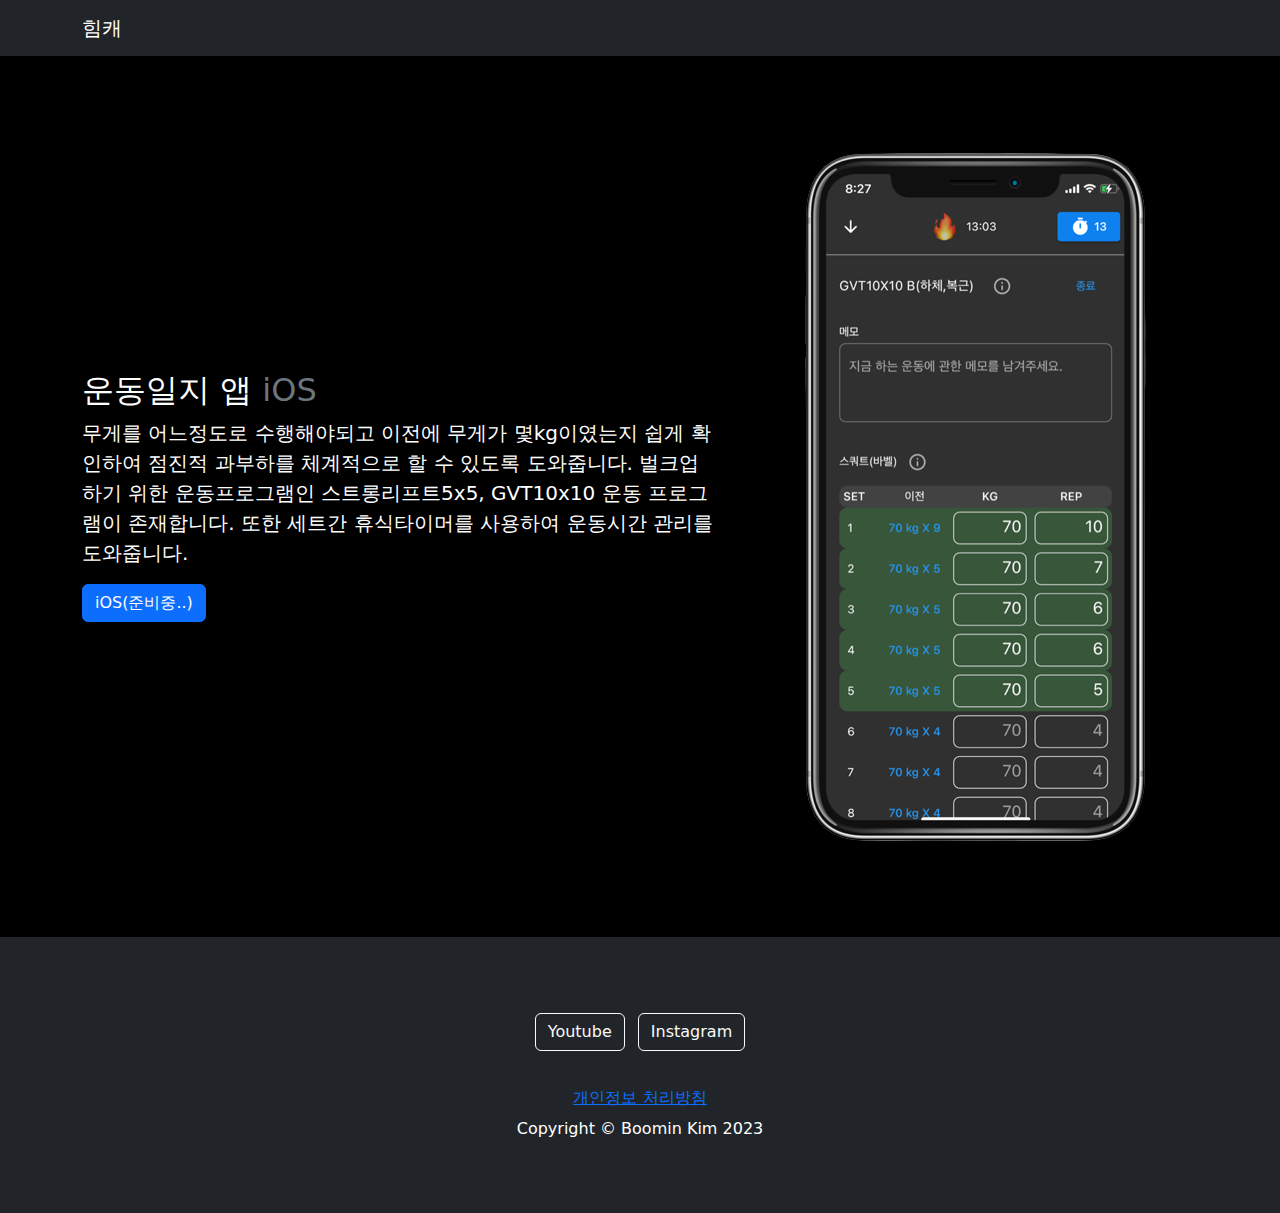
==== index.html @ 74d82e9a "first commit" ====
<!DOCTYPE html>
<html lang="ko">
    <head>
        <meta charset="utf-8" />
        <meta name="viewport" content="width=device-width, initial-scale=1, shrink-to-fit=no" />
        <meta name="description" content="" />
        <meta name="author" content="" />
        <title>힘캐</title>
        <!-- Favicon-->
        <link rel="icon" type="image/x-icon" href="assets/favicon.ico" />
        <!-- Core theme CSS (includes Bootstrap)-->
        <link href="css/styles.css" rel="stylesheet" />
        <link href="css/header.css" rel="stylesheet" />
    </head>
    <body>
        <!-- Responsive navbar-->
        <nav class="navbar navbar-expand-lg navbar-dark bg-dark">
            <div class="container">
                <a class="navbar-brand" href="/index.html">
                    힘캐
                <!-- <img class="img-fluid" src="assets/favicon-32x32.png" alt="..." /> -->
                </a>
                <!-- <button class="navbar-toggler" type="button" data-bs-toggle="collapse" data-bs-target="#navbarSupportedContent" aria-controls="navbarSupportedContent" aria-expanded="false" aria-label="Toggle navigation"><span class="navbar-toggler-icon"></span></button>
                <div class="collapse navbar-collapse" id="navbarSupportedContent">
                    <ul class="navbar-nav ms-auto mb-2 mb-lg-0">
                        <li class="nav-item"><a class="nav-link active" aria-current="page" href="#!">Home</a></li>
                        <li class="nav-item"><a class="nav-link" href="#!">About</a></li>
                        <li class="nav-item"><a class="nav-link" href="#!">Contact</a></li>
                    </ul>
                </div> -->
            </div>
        </nav>
        <header class="h-100 py-5">
            <!-- This div is  intentionally blank. It creates the transparent black overlay over the video which you can modify in the CSS -->
            <div class="overlay"></div>

            <!-- The HTML5 video element that will create the background video on the header -->
            <video playsinline="playsinline" autoplay="autoplay" muted="muted" loop="loop">
                    <source src="/assets/video/squat.mp4" type="video/mp4"></video>

            <!-- The header content -->
            <div class="container h-100">
                <div class="row text-white h-100 align-items-center">
                    <div class="col-md-7">
                        <h2 class="featurette-heading">운동일지 앱 <span class="text-muted">iOS</span></h2>
                        <p class="lead">
                            무게를 어느정도로 수행해야되고 이전에 무게가 몇kg이였는지 쉽게 확인하여 점진적 과부하를 체계적으로 할 수 있도록 도와줍니다.
벌크업 하기 위한 운동프로그램인 스트롱리프트5x5, GVT10x10 운동 프로그램이 존재합니다.
또한 세트간 휴식타이머를 사용하여 운동시간 관리를 도와줍니다.
                        </p>
                        <button class="btn btn-primary">
                            iOS(준비중..)
                        </button>
                    </div>
                    <div class="col-md-5 h-100 align-items-center d-flex my-5">
                        <img class="d-block h-75 mx-auto" src="/assets/images/screenshot.png">
                    </div>
                </div>
                <!-- <div class="d-flex h-100 text-center align-items-center">
                <div class="w-100 text-white">
                    <h1 class="display-3">운동일지 앱</h1>
                    <p class="lead mb-0">강한 육체적 힘을 얻고 덩치를 키우고 싶은자들의 필수앱.</p>
                </div>
                </div> -->
            </div>
            <!-- <div class="row featurette">
                <div class="col-md-7">
                  <h2 class="featurette-heading">First featurette heading. <span class="text-muted">It'll blow your mind.</span></h2>
                  <p class="lead">Donec ullamcorper nulla non metus auctor fringilla. Vestibulum id ligula porta felis euismod semper. Praesent commodo cursus magna, vel scelerisque nisl consectetur. Fusce dapibus, tellus ac cursus commodo.</p>
                </div>
                <div class="col-md-5">
                  <img class="featurette-image img-fluid mx-auto" data-src="holder.js/500x500/auto" alt="500x500" style="width: 500px; height: 500px;" src="data:image/svg+xml;charset=UTF-8,%3Csvg%20width%3D%22500%22%20height%3D%22500%22%20xmlns%3D%22http%3A%2F%2Fwww.w3.org%2F2000%2Fsvg%22%20viewBox%3D%220%200%20500%20500%22%20preserveAspectRatio%3D%22none%22%3E%3Cdefs%3E%3Cstyle%20type%3D%22text%2Fcss%22%3E%23holder_188f175f641%20text%20%7B%20fill%3A%23AAAAAA%3Bfont-weight%3Abold%3Bfont-family%3AArial%2C%20Helvetica%2C%20Open%20Sans%2C%20sans-serif%2C%20monospace%3Bfont-size%3A25pt%20%7D%20%3C%2Fstyle%3E%3C%2Fdefs%3E%3Cg%20id%3D%22holder_188f175f641%22%3E%3Crect%20width%3D%22500%22%20height%3D%22500%22%20fill%3D%22%23EEEEEE%22%3E%3C%2Frect%3E%3Cg%3E%3Ctext%20x%3D%22185.12109375%22%20y%3D%22261.1%22%3E500x500%3C%2Ftext%3E%3C%2Fg%3E%3C%2Fg%3E%3C%2Fsvg%3E" data-holder-rendered="true">
                </div>
              </div> -->
        </header>
        <!-- Content section-->
        <!-- <section class="py-5">
            <div class="container my-5">
                <div class="row justify-content-center">
                    <div class="col-lg-6">
                        <h2>체계적으로 운동하기</h2>
                        <p class="lead">무게를 어느정도로 수행해야되고 이전에 무게가 몇kg이였는지 쉽게 확인하여 점진적 과부하 할 수 있도록 도와줍니다.</p>
                        <p class="mb-0">벌크업 하기 위한 운동프로그램인 '스트롱리프트5x5', 'GVT10x10' 운동 프로그램이 존재하고,
                            세트간 휴식타이머를 사용하여 운동시간 관리를 도와줍니다.</p>
                    </div>
                </div>
            </div>
        </section> -->


        <!-- <div id="carouselExampleControls" class="carousel slide" data-ride="carousel">
            <div class="carousel-inner">
              <div class="carousel-item active">
                <img class="d-block w-100" src="assets/home/screenshot1.PNG" alt="First slide">
              </div>
              <div class="carousel-item">
                <img class="d-block w-100" src="assets/home/screenshot2.PNG" alt="Second slide">
              </div>
              <div class="carousel-item">
                <img class="d-block w-100" src="assets/home/screenshot3.PNG" alt="Third slide">
              </div>
              <div class="carousel-item">
                <img class="d-block w-100" src="assets/home/screenshot4.PNG" alt="Third slide">
              </div>
              <div class="carousel-item">
                <img class="d-block w-100" src="assets/home/screenshot5.PNG" alt="Third slide">
              </div>
            </div>
            <a class="carousel-control-prev" href="#carouselExampleControls" role="button" data-slide="prev">
              <span class="carousel-control-prev-icon" aria-hidden="true"></span>
              <span class="sr-only">Previous</span>
            </a>
            <a class="carousel-control-next" href="#carouselExampleControls" role="button" data-slide="next">
              <span class="carousel-control-next-icon" aria-hidden="true"></span>
              <span class="sr-only">Next</span>
            </a>
          </div> -->
        <!-- Footer-->
        <footer class="py-5 bg-dark">

            <div class="container p-4">
                <!-- Section: Social media -->
                <section class="mb-4 text-center">
                    <!-- Google -->
                    <a class="btn btn-outline-light btn-floating m-1" href="https://youtube.com/@boominkim" role="button">
                        Youtube
                    </a>

                    <!-- Instagram -->
                    <a class="btn btn-outline-light btn-floating m-1" href="https://instagram.com/voomin" role="button">
                        Instagram
                    </a>
            </section>

            <div class="container">
                <button type="button" class="btn btn-link d-block mx-auto">
                    <a href="/privacy.html" >개인정보 처리방침</a>
                    </button>
                <p class="m-0 text-center text-white">Copyright &copy; Boomin Kim 2023</p>
            </div>
        </footer>
        <!-- Bootstrap core JS-->
        <script src="https://cdn.jsdelivr.net/npm/bootstrap@5.2.3/dist/js/bootstrap.bundle.min.js"></script>
        <!-- Core theme JS-->
        <script src="js/scripts.js"></script>
    </body>
</html>
---- css/header.css ----
header {
    position: relative;
    background-color: black;
    height: 75vh;
    min-height: 25rem;
    width: 100%;
    overflow: hidden;
  }
  
  header video {
    position: absolute;
    top: 50%;
    left: 50%;
    min-width: 100%;
    min-height: 100%;
    width: auto;
    height: auto;
    z-index: 0;
    -ms-transform: translateX(-50%) translateY(-50%);
    -moz-transform: translateX(-50%) translateY(-50%);
    -webkit-transform: translateX(-50%) translateY(-50%);
    transform: translateX(-50%) translateY(-50%);
  }
  
  header .container {
    position: relative;
    z-index: 2;
  }
  
  header .overlay {
    position: absolute;
    top: 0;
    left: 0;
    height: 100%;
    width: 100%;
    background-color: black;
    opacity: 0.5;
    z-index: 1;
  }
  
  /* Media Query for devices withi coarse pointers and no hover functionality */
  
  /* This will use a fallback image instead of a video for devices that commonly do not support the HTML5 video element */
  
  @media (pointer: coarse) and (hover: none) {
    header {
      background: url('../assets/images/squat.jpg') black no-repeat center center scroll;
    }
  
    header video {
      display: none;
    }
  }
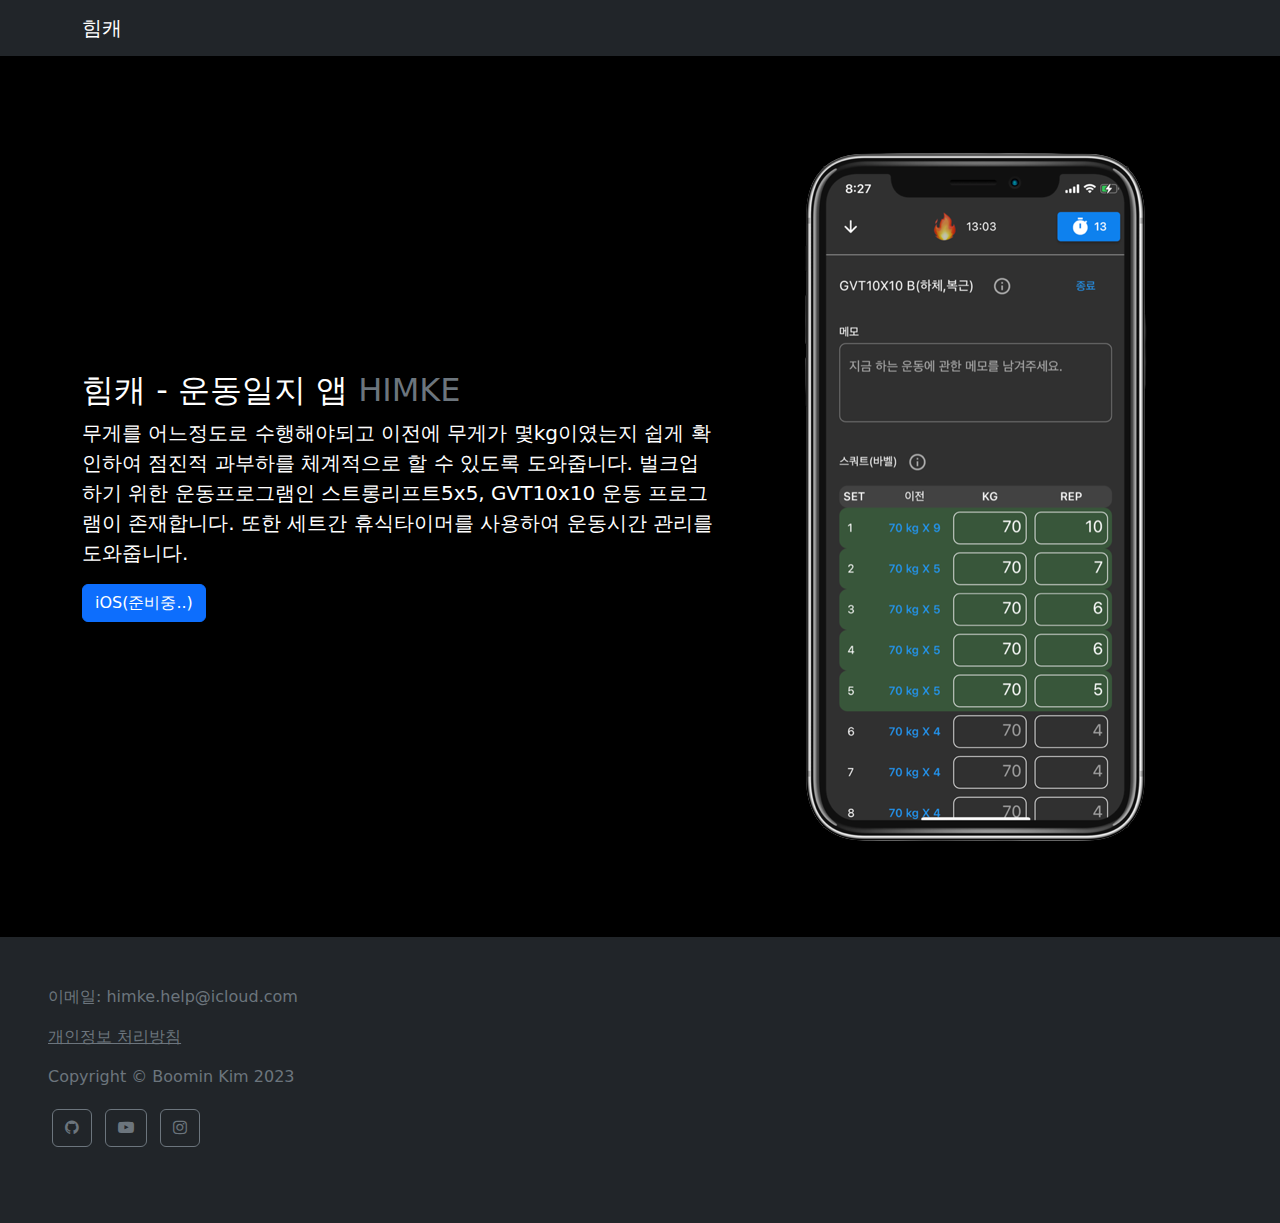
==== commit 97a53b6c: "merge" ====
--- a/index.html
+++ b/index.html
@@ -11,6 +11,7 @@
         <!-- Core theme CSS (includes Bootstrap)-->
         <link href="css/styles.css" rel="stylesheet" />
         <link href="css/header.css" rel="stylesheet" />
+        <link rel="stylesheet" href="https://cdnjs.cloudflare.com/ajax/libs/font-awesome/4.7.0/css/font-awesome.min.css">
     </head>
     <body>
         <!-- Responsive navbar-->
@@ -18,16 +19,7 @@
             <div class="container">
                 <a class="navbar-brand" href="/index.html">
                     힘캐
-                <!-- <img class="img-fluid" src="assets/favicon-32x32.png" alt="..." /> -->
                 </a>
-                <!-- <button class="navbar-toggler" type="button" data-bs-toggle="collapse" data-bs-target="#navbarSupportedContent" aria-controls="navbarSupportedContent" aria-expanded="false" aria-label="Toggle navigation"><span class="navbar-toggler-icon"></span></button>
-                <div class="collapse navbar-collapse" id="navbarSupportedContent">
-                    <ul class="navbar-nav ms-auto mb-2 mb-lg-0">
-                        <li class="nav-item"><a class="nav-link active" aria-current="page" href="#!">Home</a></li>
-                        <li class="nav-item"><a class="nav-link" href="#!">About</a></li>
-                        <li class="nav-item"><a class="nav-link" href="#!">Contact</a></li>
-                    </ul>
-                </div> -->
             </div>
         </nav>
         <header class="h-100 py-5">
@@ -36,13 +28,13 @@
 
             <!-- The HTML5 video element that will create the background video on the header -->
             <video playsinline="playsinline" autoplay="autoplay" muted="muted" loop="loop">
-                    <source src="/assets/video/squat.mp4" type="video/mp4"></video>
+                    <source src="./assets/video/squat.mp4" type="video/mp4"></video>
 
             <!-- The header content -->
             <div class="container h-100">
                 <div class="row text-white h-100 align-items-center">
                     <div class="col-md-7">
-                        <h2 class="featurette-heading">운동일지 앱 <span class="text-muted">iOS</span></h2>
+                        <h2 class="featurette-heading">힘캐 - 운동일지 앱 <span class="text-muted">HIMKE</span></h2>
                         <p class="lead">
                             무게를 어느정도로 수행해야되고 이전에 무게가 몇kg이였는지 쉽게 확인하여 점진적 과부하를 체계적으로 할 수 있도록 도와줍니다.
 벌크업 하기 위한 운동프로그램인 스트롱리프트5x5, GVT10x10 운동 프로그램이 존재합니다.
@@ -53,91 +45,33 @@
                         </button>
                     </div>
                     <div class="col-md-5 h-100 align-items-center d-flex my-5">
-                        <img class="d-block h-75 mx-auto" src="/assets/images/screenshot.png">
-                    </div>
-                </div>
-                <!-- <div class="d-flex h-100 text-center align-items-center">
-                <div class="w-100 text-white">
-                    <h1 class="display-3">운동일지 앱</h1>
-                    <p class="lead mb-0">강한 육체적 힘을 얻고 덩치를 키우고 싶은자들의 필수앱.</p>
-                </div>
-                </div> -->
-            </div>
-            <!-- <div class="row featurette">
-                <div class="col-md-7">
-                  <h2 class="featurette-heading">First featurette heading. <span class="text-muted">It'll blow your mind.</span></h2>
-                  <p class="lead">Donec ullamcorper nulla non metus auctor fringilla. Vestibulum id ligula porta felis euismod semper. Praesent commodo cursus magna, vel scelerisque nisl consectetur. Fusce dapibus, tellus ac cursus commodo.</p>
-                </div>
-                <div class="col-md-5">
-                  <img class="featurette-image img-fluid mx-auto" data-src="holder.js/500x500/auto" alt="500x500" style="width: 500px; height: 500px;" src="data:image/svg+xml;charset=UTF-8,%3Csvg%20width%3D%22500%22%20height%3D%22500%22%20xmlns%3D%22http%3A%2F%2Fwww.w3.org%2F2000%2Fsvg%22%20viewBox%3D%220%200%20500%20500%22%20preserveAspectRatio%3D%22none%22%3E%3Cdefs%3E%3Cstyle%20type%3D%22text%2Fcss%22%3E%23holder_188f175f641%20text%20%7B%20fill%3A%23AAAAAA%3Bfont-weight%3Abold%3Bfont-family%3AArial%2C%20Helvetica%2C%20Open%20Sans%2C%20sans-serif%2C%20monospace%3Bfont-size%3A25pt%20%7D%20%3C%2Fstyle%3E%3C%2Fdefs%3E%3Cg%20id%3D%22holder_188f175f641%22%3E%3Crect%20width%3D%22500%22%20height%3D%22500%22%20fill%3D%22%23EEEEEE%22%3E%3C%2Frect%3E%3Cg%3E%3Ctext%20x%3D%22185.12109375%22%20y%3D%22261.1%22%3E500x500%3C%2Ftext%3E%3C%2Fg%3E%3C%2Fg%3E%3C%2Fsvg%3E" data-holder-rendered="true">
-                </div>
-              </div> -->
-        </header>
-        <!-- Content section-->
-        <!-- <section class="py-5">
-            <div class="container my-5">
-                <div class="row justify-content-center">
-                    <div class="col-lg-6">
-                        <h2>체계적으로 운동하기</h2>
-                        <p class="lead">무게를 어느정도로 수행해야되고 이전에 무게가 몇kg이였는지 쉽게 확인하여 점진적 과부하 할 수 있도록 도와줍니다.</p>
-                        <p class="mb-0">벌크업 하기 위한 운동프로그램인 '스트롱리프트5x5', 'GVT10x10' 운동 프로그램이 존재하고,
-                            세트간 휴식타이머를 사용하여 운동시간 관리를 도와줍니다.</p>
+                        <img class="d-block h-75 mx-auto" src="./assets/images/screenshot.png">
                     </div>
                 </div>
             </div>
-        </section> -->
+        </header>
+        <!-- Footer-->
+        <footer class="py-5 px-5 bg-dark">
+            <p class="mb-3 text-secondary">
+                이메일:
+                himke.help@icloud.com
+            </p>
+            <a href="privacy.html" class="mb-3 d-block text-secondary">개인정보 처리방침</a>
+            <div class="col-md-5">
+                <p class="mb-3 text-secondary">Copyright &copy; Boomin Kim 2023</p>
+            </div>
 
-
-        <!-- <div id="carouselExampleControls" class="carousel slide" data-ride="carousel">
-            <div class="carousel-inner">
-              <div class="carousel-item active">
-                <img class="d-block w-100" src="assets/home/screenshot1.PNG" alt="First slide">
-              </div>
-              <div class="carousel-item">
-                <img class="d-block w-100" src="assets/home/screenshot2.PNG" alt="Second slide">
-              </div>
-              <div class="carousel-item">
-                <img class="d-block w-100" src="assets/home/screenshot3.PNG" alt="Third slide">
-              </div>
-              <div class="carousel-item">
-                <img class="d-block w-100" src="assets/home/screenshot4.PNG" alt="Third slide">
-              </div>
-              <div class="carousel-item">
-                <img class="d-block w-100" src="assets/home/screenshot5.PNG" alt="Third slide">
-              </div>
-            </div>
-            <a class="carousel-control-prev" href="#carouselExampleControls" role="button" data-slide="prev">
-              <span class="carousel-control-prev-icon" aria-hidden="true"></span>
-              <span class="sr-only">Previous</span>
-            </a>
-            <a class="carousel-control-next" href="#carouselExampleControls" role="button" data-slide="next">
-              <span class="carousel-control-next-icon" aria-hidden="true"></span>
-              <span class="sr-only">Next</span>
-            </a>
-          </div> -->
-        <!-- Footer-->
-        <footer class="py-5 bg-dark">
-
-            <div class="container p-4">
-                <!-- Section: Social media -->
-                <section class="mb-4 text-center">
-                    <!-- Google -->
-                    <a class="btn btn-outline-light btn-floating m-1" href="https://youtube.com/@boominkim" role="button">
-                        Youtube
-                    </a>
-
-                    <!-- Instagram -->
-                    <a class="btn btn-outline-light btn-floating m-1" href="https://instagram.com/voomin" role="button">
-                        Instagram
-                    </a>
+            <section class="col-md-5 mb-4">
+                <a class="btn btn-outline-secondary btn-floating m-1" href="https://github.com/voomin" role="button">
+                    <i class="fa fa-github" aria-hidden="true"></i>
+                </a>
+                <a class="btn btn-outline-secondary btn-floating m-1" href="https://youtube.com/@boominkim" role="button">
+                    <i class="fa fa-youtube-play" aria-hidden="true"></i>
+                </a>
+                <a class="btn btn-outline-secondary btn-floating m-1" href="https://instagram.com/voomin" role="button">
+                    <i class="fa fa-instagram" aria-hidden="true"></i>
+                </a>
             </section>
-
-            <div class="container">
-                <button type="button" class="btn btn-link d-block mx-auto">
-                    <a href="/privacy.html" >개인정보 처리방침</a>
-                    </button>
-                <p class="m-0 text-center text-white">Copyright &copy; Boomin Kim 2023</p>
-            </div>
         </footer>
         <!-- Bootstrap core JS-->
         <script src="https://cdn.jsdelivr.net/npm/bootstrap@5.2.3/dist/js/bootstrap.bundle.min.js"></script>
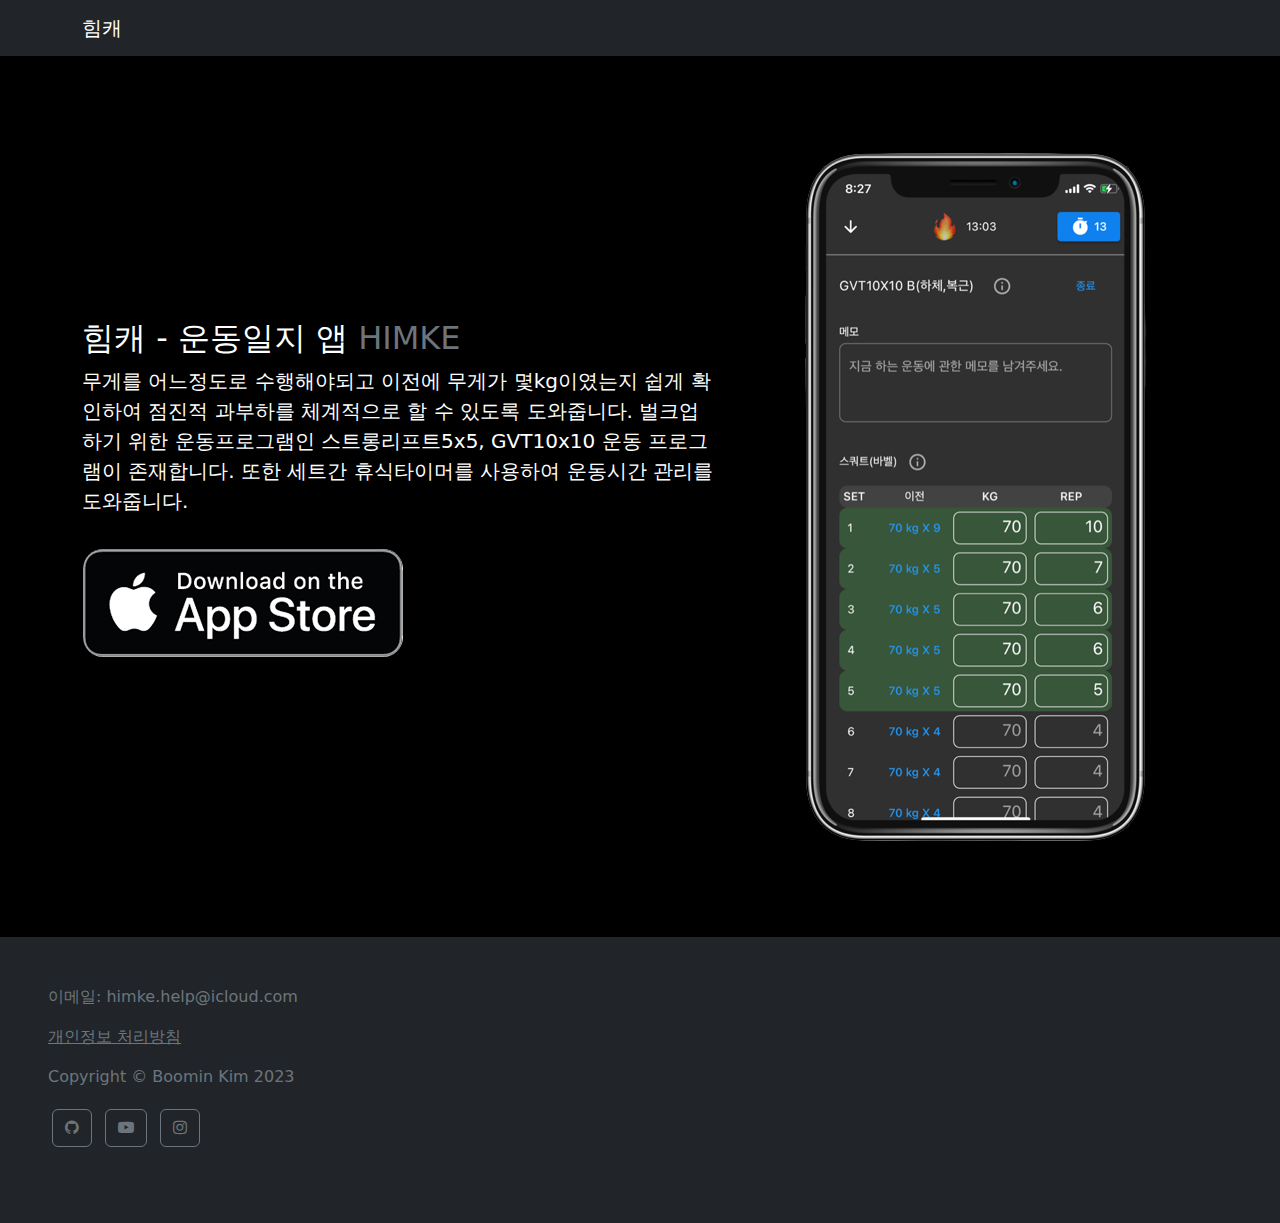
==== commit 3e070a60: "앱스토어 링크 등록" ====
--- a/index.html
+++ b/index.html
@@ -40,9 +40,16 @@
 벌크업 하기 위한 운동프로그램인 스트롱리프트5x5, GVT10x10 운동 프로그램이 존재합니다.
 또한 세트간 휴식타이머를 사용하여 운동시간 관리를 도와줍니다.
                         </p>
-                        <button class="btn btn-primary">
-                            iOS(준비중..)
-                        </button>
+                        <a 
+                            href="https://apps.apple.com/kr/app/%ED%9E%98%EC%BA%90/id6449710558"
+                            class="py-3 btn px-0"
+                        >
+                            <img 
+                                class="d-block" 
+                                style="border-radius: 20px"
+                                src="./assets/images/appstore.png"
+                            >
+                        </a>
                     </div>
                     <div class="col-md-5 h-100 align-items-center d-flex my-5">
                         <img class="d-block h-75 mx-auto" src="./assets/images/screenshot.png">
